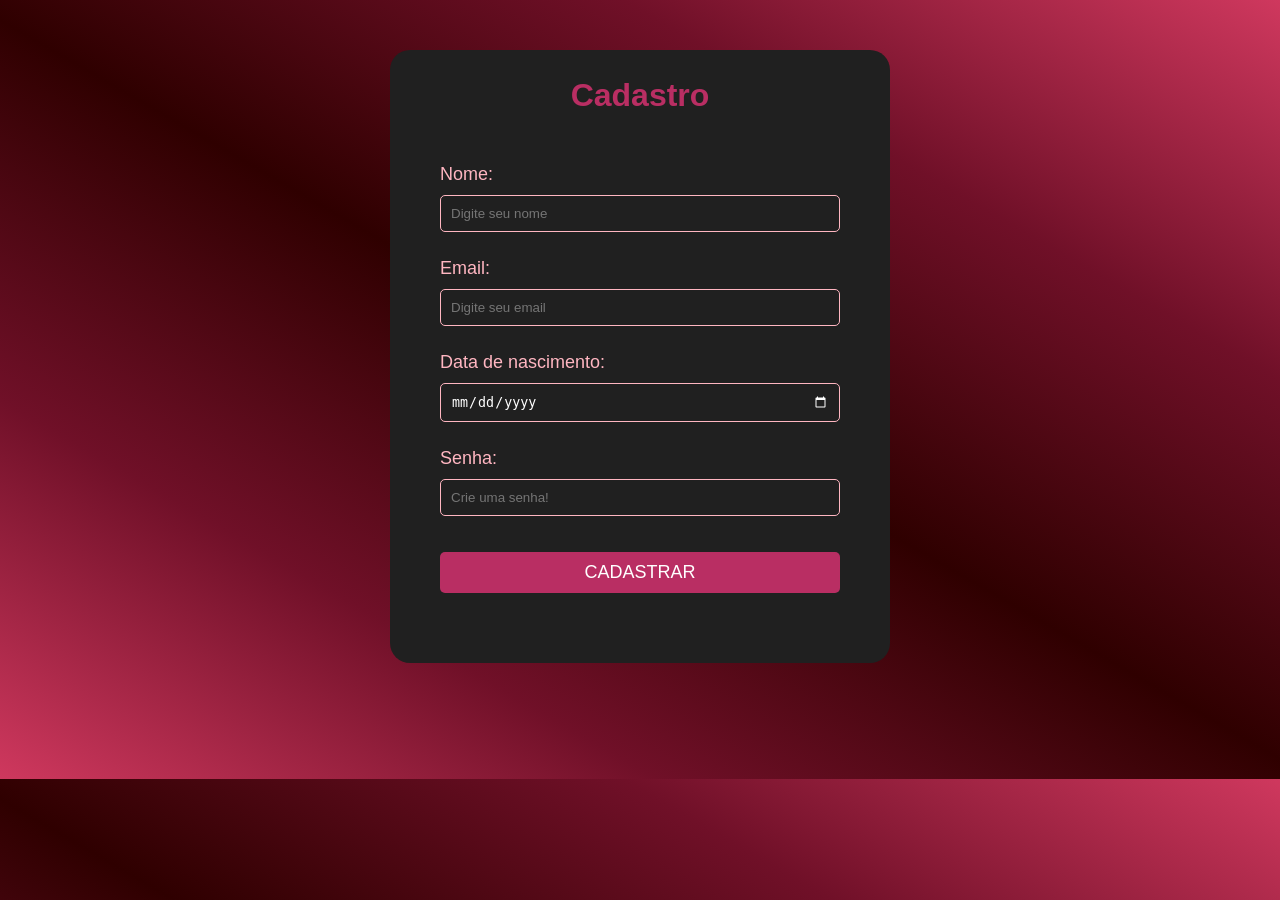
==== index.html @ 60912b45 "Add files via upload" ====
<!DOCTYPE html>
<html lang="ptbr">
    <head>
        <title></title>
        <meta charset="UTF-8">
        <meta name="viewport" content="width=device-width, initial-scale=1">
        <link href="style.css" rel="stylesheet">
    </head>
    <body>
        <div class="div1">
            <fieldset>
                <h1>Cadastro</h1>
                <form method="post" action="dados.php" >
                    <p><label for="Nome">Nome:</label>
                    <input type="text" id="Nome" name="Nome" placeholder="Digite seu nome" required></p>
    
                    <p><label for="Email">Email:</label>
                    <input type="text" id="Email" name="Email" placeholder="Digite seu email" required></p>
    
                    <p><label for="DtNas">Data de nascimento:</label>
                    <input type="date" id="DtNas" name="DtNas" required></p>
    
                    <p><label for="Senha">Senha:</label>
                    <input type="password" id="Senha" name="Senha" placeholder="Crie uma senha!" required></p>
    
                    <input type="submit" value="CADASTRAR" class="button">
                </form>
            </fieldset>
        </div>
        <fieldset></fieldset>
    </body>
</html>
---- style.css ----
fieldset{
    max-width: 500px;
    margin: 50px auto;
    border-radius: 20px;
    border-style: hidden;
}
form{
    width: 100%;
    max-width: 400px;
    margin: 50px auto;
}
h1{
    text-align: center;
    color: #b92e63;
}
input{
    width: 100%;
    padding: 10px;
    margin: 10px 0;
    box-sizing: border-box;
    background-color: #202020;
    border: 1px solid lightpink;
    border-radius: 5px;
    color: white;
}
label{
    font-size: large;
    color: lightpink;
}
.button{
    background-color: #b92e63;
    color: white;
    padding: 10px 20px;
    border: none;
    border-radius: 5px;
    cursor: pointer;
    font-size: large;
}
.div1{
    font-family: 'Lucida Sans', sans-serif;
    max-width: 500px;
    margin: 50px auto;
    border-radius: 20px;
    background-color: #202020;
}
body{
    background: linear-gradient(30deg, #cf385e, #701028, #2f0000, #701028, #cf385e);
}
input[type="date"]::-webkit-calendar-picker-indicator {
  cursor: pointer;
  filter: invert(1) 
}
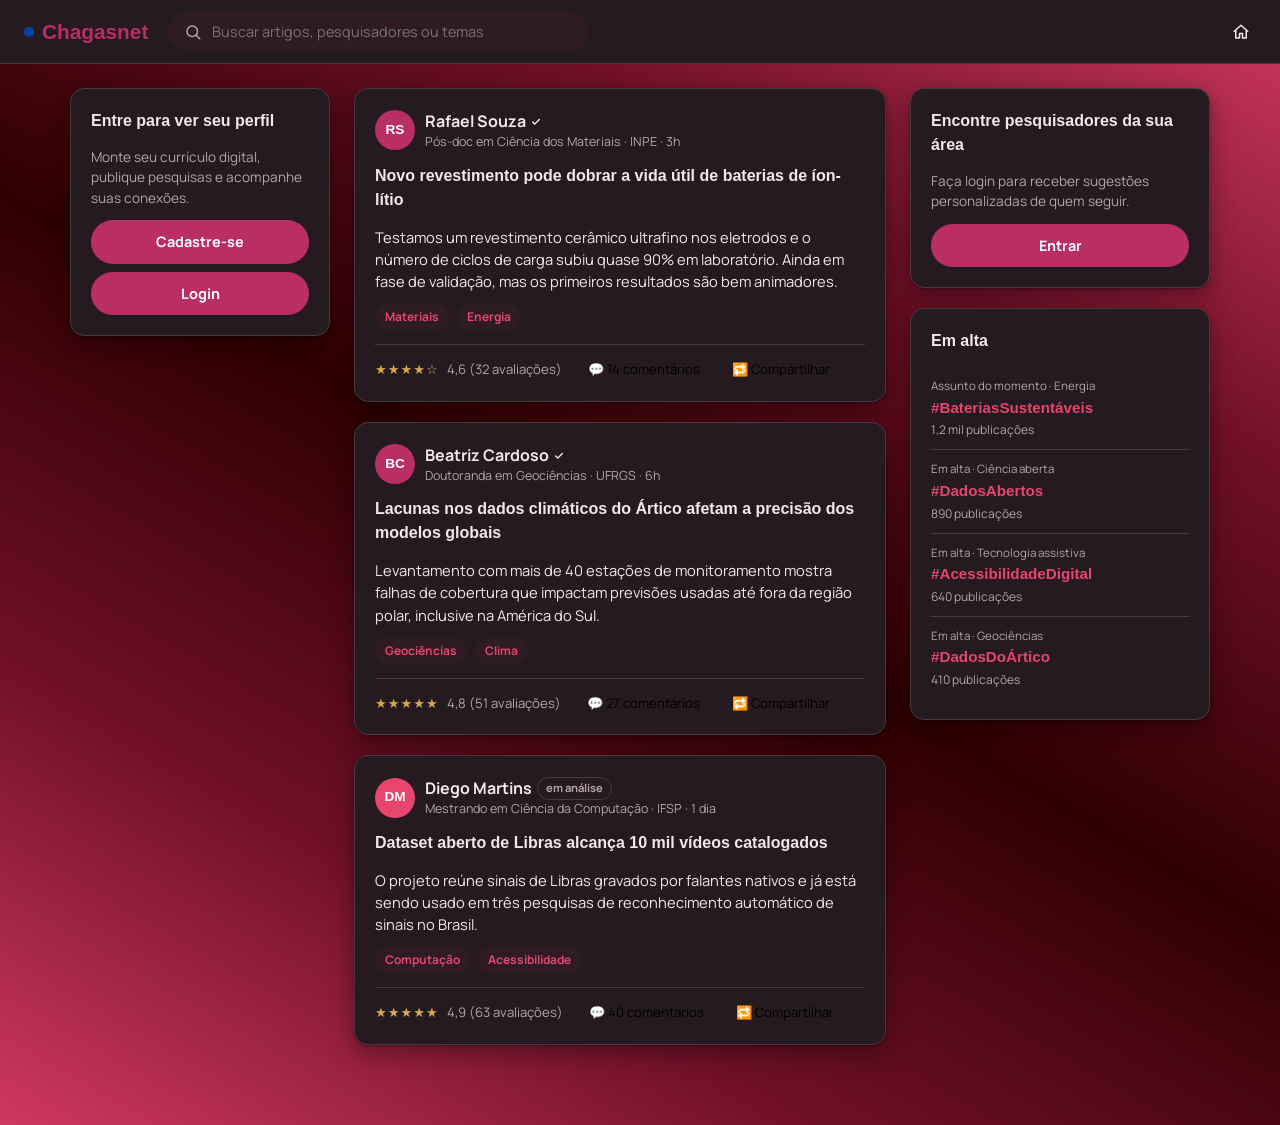
==== commit ab21c8df: "Add files via upload" ====
--- a/index.html
+++ b/index.html
@@ -1,32 +1,255 @@
-<!DOCTYPE html>
-<html lang="ptbr">
-    <head>
-        <title></title>
-        <meta charset="UTF-8">
-        <meta name="viewport" content="width=device-width, initial-scale=1">
-        <link href="style.css" rel="stylesheet">
-    </head>
-    <body>
-        <div class="div1">
-            <fieldset>
-                <h1>Cadastro</h1>
-                <form method="post" action="dados.php" >
-                    <p><label for="Nome">Nome:</label>
-                    <input type="text" id="Nome" name="Nome" placeholder="Digite seu nome" required></p>
-    
-                    <p><label for="Email">Email:</label>
-                    <input type="text" id="Email" name="Email" placeholder="Digite seu email" required></p>
-    
-                    <p><label for="DtNas">Data de nascimento:</label>
-                    <input type="date" id="DtNas" name="DtNas" required></p>
-    
-                    <p><label for="Senha">Senha:</label>
-                    <input type="password" id="Senha" name="Senha" placeholder="Crie uma senha!" required></p>
-    
-                    <input type="submit" value="CADASTRAR" class="button">
-                </form>
-            </fieldset>
-        </div>
-        <fieldset></fieldset>
-    </body>
-</html>+<!DOCTYPE html>
+<html lang="pt-BR" data-theme="light">
+<head>
+<meta charset="UTF-8" />
+<meta name="viewport" content="width=device-width, initial-scale=1.0" />
+<title>Nexo · Rede Social Acadêmica (protótipo)</title>
+
+<link href="styletcc.css" rel="stylesheet">
+</head>
+<body>
+
+  <!-- ============================================================
+       BARRA DE NAVEGAÇÃO
+       ============================================================ -->
+  <header class="navbar">
+    <div class="navbar__marca">
+      <span aria-hidden="true"></span>
+      Chagasnet
+    </div>
+
+    <form class="navbar__busca" role="search">
+      <label for="campo-busca" class="sr-only">Buscar artigos, pesquisadores ou temas</label>
+      <svg width="18" height="18" viewBox="0 0 24 24" fill="none" stroke="currentColor" stroke-width="2" stroke-linecap="round" stroke-linejoin="round" aria-hidden="true">
+        <circle cx="11" cy="11" r="7"></circle>
+        <line x1="21" y1="21" x2="16.65" y2="16.65"></line>
+      </svg>
+      <input id="campo-busca" type="search" placeholder="Buscar artigos, pesquisadores ou temas" />
+    </form>
+
+    <div class="navbar__acoes">
+      <button type="button" class="navbar__icone" aria-label="Início" title="Início">
+        <svg width="18" height="18" viewBox="0 0 24 24" fill="none" stroke="currentColor" stroke-width="2" stroke-linecap="round" stroke-linejoin="round">
+          <path d="M3 11l9-8 9 8"></path>
+          <path d="M5 10v10h5v-6h4v6h5V10"></path>
+        </svg>
+      </button>
+    </div>
+  </header>
+  <!-- ============================================================
+       LAYOUT PRINCIPAL: 3 colunas
+       ============================================================ -->
+  <div class="layout">
+    <!-- ========================================================
+         COLUNA ESQUERDA
+         ======================================================== -->
+    <aside class="coluna coluna--esquerda">
+        <div id="container" class="cartao cartao-login">
+          <h3>Entre para ver seu perfil</h3>
+          <p>Monte seu currículo digital, publique pesquisas e acompanhe suas conexões.</p>
+          <button id="botao-criar-conta" class="btn btn--vinho btn--full" onclick="substituirPorIframe('cadastro.html')">Cadastre-se</button>
+          <button id="botao-login" class="btn btn--vinho btn--full" onclick="substituirPorIframe('Login.html')">Login</button>
+      </div>
+
+      <script>
+        function substituirPorIframe(url) {
+        const container = document.getElementById("container");
+
+        // Limpa o conteúdo da div
+        container.innerHTML = "";
+
+        // Cria o iframe
+        const iframe = document.createElement("iframe");
+        iframe.src = url;
+        iframe.loading = "lazy";
+        iframe.title = "Formulário";
+        iframe.className = "formulario-iframe";
+
+        // Adiciona o iframe na div
+        container.appendChild(iframe);
+      }
+      </script>
+
+    </aside>
+    <!-- ========================================================
+         COLUNA CENTRAL: timeline
+         ======================================================== -->
+    <main class="coluna coluna--central">
+      <h1 class="sr-only">Linha do tempo</h1>
+
+      <!-- Publicação 1 -->
+      <article class="cartao post">
+        <header class="post__cabecalho">
+          <div class="avatar avatar--pequeno" aria-hidden="true">RS</div>
+          <div>
+            <strong>
+              Rafael Souza
+              <span class="selo-verificado" title="Pesquisador verificado pela comunidade">
+                <svg width="10" height="10" viewBox="0 0 24 24" fill="none" stroke="white" stroke-width="3" stroke-linecap="round" stroke-linejoin="round"><polyline points="4 12 9 17 20 6"></polyline></svg>
+              </span>
+            </strong>
+            <span>Pós-doc em Ciência dos Materiais · INPE · 3h</span>
+          </div>
+        </header>
+
+        <h3 class="post__titulo">Novo revestimento pode dobrar a vida útil de baterias de íon-lítio</h3>
+        <p class="post__resumo">Testamos um revestimento cerâmico ultrafino nos eletrodos e o número de ciclos de carga subiu quase 90% em laboratório. Ainda em fase de validação, mas os primeiros resultados são bem animadores.</p>
+
+        <div class="post__tags">
+          <span class="tag">Materiais</span>
+          <span class="tag">Energia</span>
+        </div>
+
+        <footer class="post__rodape">
+          <span class="avaliacao">★★★★☆ <span>4,6 (32 avaliações)</span></span>
+          <button type="button">💬 14 comentários</button>
+          <button type="button">🔁 Compartilhar</button>
+        </footer>
+      </article>
+
+      <!-- Publicação 2 -->
+      <article class="cartao post">
+        <header class="post__cabecalho">
+          <div class="avatar avatar--pequeno avatar--dourado" aria-hidden="true">BC</div>
+          <div>
+            <strong>
+              Beatriz Cardoso
+              <span class="selo-verificado" title="Pesquisadora verificada pela comunidade">
+                <svg width="10" height="10" viewBox="0 0 24 24" fill="none" stroke="white" stroke-width="3" stroke-linecap="round" stroke-linejoin="round"><polyline points="4 12 9 17 20 6"></polyline></svg>
+              </span>
+            </strong>
+            <span>Doutoranda em Geociências · UFRGS · 6h</span>
+          </div>
+        </header>
+
+        <h3 class="post__titulo">Lacunas nos dados climáticos do Ártico afetam a precisão dos modelos globais</h3>
+        <p class="post__resumo">Levantamento com mais de 40 estações de monitoramento mostra falhas de cobertura que impactam previsões usadas até fora da região polar, inclusive na América do Sul.</p>
+
+        <div class="post__tags">
+          <span class="tag">Geociências</span>
+          <span class="tag">Clima</span>
+        </div>
+
+        <footer class="post__rodape">
+          <span class="avaliacao">★★★★★ <span>4,8 (51 avaliações)</span></span>
+          <button type="button">💬 27 comentários</button>
+          <button type="button">🔁 Compartilhar</button>
+        </footer>
+      </article>
+
+      <!-- Publicação 3 -->
+      <article class="cartao post">
+        <header class="post__cabecalho">
+          <div class="avatar avatar--pequeno avatar--destaque" aria-hidden="true">DM</div>
+          <div>
+            <strong>
+              Diego Martins
+              <span class="tag-analise">em análise</span>
+            </strong>
+            <span>Mestrando em Ciência da Computação · IFSP · 1 dia</span>
+          </div>
+        </header>
+
+        <h3 class="post__titulo">Dataset aberto de Libras alcança 10 mil vídeos catalogados</h3>
+        <p class="post__resumo">O projeto reúne sinais de Libras gravados por falantes nativos e já está sendo usado em três pesquisas de reconhecimento automático de sinais no Brasil.</p>
+
+        <div class="post__tags">
+          <span class="tag">Computação</span>
+          <span class="tag">Acessibilidade</span>
+        </div>
+
+        <footer class="post__rodape">
+          <span class="avaliacao">★★★★★ <span>4,9 (63 avaliações)</span></span>
+          <button type="button">💬 40 comentários</button>
+          <button type="button">🔁 Compartilhar</button>
+        </footer>
+      </article>
+
+    </main>
+
+    <!-- ========================================================
+         COLUNA DIREITA
+         ======================================================== -->
+    <aside class="coluna coluna--direita">
+
+      <!-- Sugestões pra seguir: só aparece pra quem está logado -->
+      <div id="cartao-sugestoes" class="cartao" hidden>
+        <h3>Sugestões para seguir</h3>
+        <ul class="lista-sugestoes">
+          <li>
+            <div class="avatar avatar--pequeno avatar--dourado" aria-hidden="true">JP</div>
+            <div>
+              <strong>Juliana Prado</strong>
+              <span>Ecologia · UFMG</span>
+            </div>
+            <button type="button" class="btn btn--contorno btn--pequeno">Seguir</button>
+          </li>
+          <li>
+            <div class="avatar avatar--pequeno avatar--destaque" aria-hidden="true">TA</div>
+            <div>
+              <strong>Thiago Almeida</strong>
+              <span>Física · UFSC</span>
+            </div>
+            <button type="button" class="btn btn--contorno btn--pequeno">Seguir</button>
+          </li>
+        </ul>
+      </div>
+
+      <!-- Cartão de login: aparece no lugar das sugestões pra quem não está logado -->
+      <div id="cartao-login-direita" class="cartao cartao-login">
+        <h3>Encontre pesquisadores da sua área</h3>
+        <p>Faça login para receber sugestões personalizadas de quem seguir.</p>
+        <button type="button" class="btn btn--vinho btn--full js-entrar-demo">Entrar</button>
+      </div>
+
+      <!-- "Em alta": sempre visível, mesmo sem login -->
+      <div class="cartao">
+        <h3>Em alta</h3>
+        <ul class="lista-trending">
+          <li>
+            <span class="trending__categoria">Assunto do momento · Energia</span>
+            <strong>#BateriasSustentáveis</strong>
+            <span class="trending__contagem">1,2 mil publicações</span>
+          </li>
+          <li>
+            <span class="trending__categoria">Em alta · Ciência aberta</span>
+            <strong>#DadosAbertos</strong>
+            <span class="trending__contagem">890 publicações</span>
+          </li>
+          <li>
+            <span class="trending__categoria">Em alta · Tecnologia assistiva</span>
+            <strong>#AcessibilidadeDigital</strong>
+            <span class="trending__contagem">640 publicações</span>
+          </li>
+          <li>
+            <span class="trending__categoria">Em alta · Geociências</span>
+            <strong>#DadosDoÁrtico</strong>
+            <span class="trending__contagem">410 publicações</span>
+          </li>
+        </ul>
+      </div>
+
+    </aside>
+
+  </div>
+
+  <script>
+    // Evita o recarregamento da página ao pressionar Enter na busca.
+    const busca = document.querySelector('.navbar__busca');
+
+    if (busca) {
+      busca.addEventListener('submit', (evento) => {
+        evento.preventDefault();
+      });
+    }
+
+    // Recebe a confirmação enviada pelo cadastro.html.
+    window.addEventListener('message', (evento) => {
+      if (evento.data === 'cadastro-concluido') {
+        console.log('Cadastro concluído.');
+      }
+    });
+  </script>
+
+</body>
+</html>
--- a/styletcc.css
+++ b/styletcc.css
@@ -0,0 +1,316 @@
+/* ============================================================
+     FONTES
+     Fraunces = títulos (serifada, com personalidade, clima de
+     revista/jornal acadêmico).
+     Manrope = texto e interface (sans-serif limpa, lê bem em
+     telas pequenas).
+     ============================================================ */
+  @import url('https://fonts.googleapis.com/css2?family=Fraunces:opsz,wght@9..144,500;9..144,600;9..144,700&family=Manrope:wght@400;500;600;700;800&display=swap');
+
+  /* ============================================================
+     1. RESET BÁSICO
+     Zera margem/padding padrão do navegador e deixa o
+     box-sizing previsível (padding e borda já contam dentro
+     da largura definida, em vez de somar por fora).
+     ============================================================ */
+  *, *::before, *::after { box-sizing: border-box; }
+  body, h1, h2, h3, p, ul, form { margin: 0; }
+  ul { padding: 0; list-style: none; }
+  button { font: inherit; cursor: pointer; background: none; border: 0; }
+  a { color: inherit; text-decoration: none; }
+
+  :root {
+    /* vinho = cor principal da marca */
+    --cor-vinho: #b92e63;
+    --cor-vinho-destaque: #e7456e;
+    --cor-vinho-tinta: #2E1B24;
+
+    /* dourado = cor de apoio, usada só no selo de verificação */
+    --cor-adm:  #0044aa;
+    --cor-dourado: #D6A84F;
+
+    /* neutros */
+    --cor-tinta: #F2E8EB;           /* texto principal */
+    --cor-tinta-suave: #B7A3AC;     /* texto secundário (datas, legendas) */
+    --cor-papel: linear-gradient(30deg, #cf385e, #701028, #2f0000, #701028, #cf385e);           /* fundo da página */
+    --cor-cartao: #251A20;          /* fundo dos cartões */
+    --cor-linha: #4b3940;           /* bordas e divisórias */
+
+    /* outros tokens reaproveitados no site inteiro */
+    --raio: 14px;
+    --raio-pequeno: 8px;
+    --sombra: 0 1px 2px rgba(0,0,0,.3), 0 8px 24px rgba(0,0,0,.35);
+    --fonte-display: 'Lucida Sans', sans-serif;
+    --fonte-corpo: 'Manrope', system-ui, -apple-system, sans-serif;
+  }
+  /* ============================================================
+     4. BASE
+     ============================================================ */
+  html { color-scheme: light dark; }
+  body {
+    background: var(--cor-papel);
+    color: var(--cor-tinta);
+    font-family: var(--fonte-corpo);
+    line-height: 1.5;
+  }
+  h1, h2, h3 { font-family: var(--fonte-display); font-weight: 600; color: var(--cor-tinta); }
+
+  /* Respeita quem pediu menos movimento na tela do sistema
+     operacional (ajuda a cumprir o requisito de acessibilidade
+     do TCC, o RNF01) */
+  @media (prefers-reduced-motion: reduce) {
+    * { transition: none !important; animation: none !important; }
+  }
+
+  /* Deixa o foco do teclado sempre visível, importante pra quem
+     navega sem mouse */
+  :focus-visible { outline: 2px solid var(--cor-vinho-destaque); outline-offset: 2px; }
+
+  .sr-only {
+    position: absolute; width: 1px; height: 1px; padding: 0; margin: -1px;
+    overflow: hidden; clip: rect(0,0,0,0); white-space: nowrap; border: 0;
+  }
+
+  /* ============================================================
+     5. BOTÕES (reaproveitados em várias partes da página)
+     ============================================================ */
+  .btn {
+    display: inline-flex; align-items: center; justify-content: center; gap: 6px;
+    padding: 10px 18px; border-radius: 999px; border: 1px solid transparent;
+    font-weight: 700; font-size: .9rem;
+    transition: transform .15s ease, background-color .15s ease, color .15s ease, border-color .15s ease;
+  }
+  .btn:active { transform: scale(.97); }
+  .btn--vinho { background: var(--cor-vinho); color: #fff; }
+  .btn--contorno { background: transparent; border-color: var(--cor-linha); color: var(--cor-tinta); }
+  .btn--pequeno { padding: 6px 14px; font-size: .8rem; }
+  .btn--full { width: 100%; margin-top: 8px; }
+
+  /* ============================================================
+     6. CARTÃO - base usada pelo perfil, login, sugestões,
+     "em alta" e cada publicação da timeline
+     ============================================================ */
+  .cartao {
+    background: var(--cor-cartao);
+    border: 1px solid var(--cor-linha);
+    border-radius: var(--raio);
+    box-shadow: var(--sombra);
+    padding: 20px;
+    margin-bottom: 20px;
+  }
+  .cartao h3 { font-size: 1rem; margin-bottom: 14px; }
+
+  /* ============================================================
+     7. AVATAR
+     Protótipo sem fotos de verdade ainda, então o "avatar" é só
+     a inicial da pessoa dentro de um círculo colorido.
+     ============================================================ */
+  .avatar {
+    border: 0; padding: 0; border-radius: 50%;
+    background: var(--cor-vinho); color: #fff;
+    display: flex; align-items: center; justify-content: center;
+    font-family: var(--fonte-display); font-weight: 700; flex-shrink: 0;
+  }
+  .avatar--pequeno { width: 40px; height: 40px; font-size: .85rem; }
+  .avatar--grande {
+    width: 72px; height: 72px; font-size: 1.4rem;
+    margin: -36px auto 10px; border: 4px solid var(--cor-cartao);
+  }
+  .avatar--destaque { background: var(--cor-vinho-destaque); }
+
+  /* ============================================================
+     8. SELO DE VERIFICAÇÃO E TAG "EM ANÁLISE"
+     O selo (vinho + dourado) é o elemento de assinatura visual
+     do protótipo: é a versão em interface do objetivo específico
+     "avaliação de veracidade de projetos" que está no TCC de
+     vocês. Pesquisadores/artigos já avaliados pela comunidade
+     ganham o selo; os que ainda não foram avaliados mostram a
+     tag "em análise" no lugar.
+     ============================================================ */
+  .tag-analise {
+    font-size: .7rem; color: var(--cor-tinta-suave);
+    border: 1px solid var(--cor-linha); padding: 2px 8px; border-radius: 999px;
+  }
+
+  /* ============================================================
+     9. BARRA DE NAVEGAÇÃO
+     ============================================================ */
+  .navbar {
+    position: sticky; top: 0; z-index: 50;
+    display: flex; align-items: center; gap: 20px;
+    padding: 12px 24px;
+    background: var(--cor-cartao);
+    border-bottom: 1px solid var(--cor-linha);
+  }
+  .navbar__marca {
+    display: flex; align-items: center; gap: 8px;
+    font-family: var(--fonte-display); font-weight: 700; font-size: 1.3rem;
+    color: var(--cor-vinho); white-space: nowrap;
+  }
+  .navbar__marca span {
+    width: 10px; height: 10px; border-radius: 50%; background: var(--cor-adm);
+  }
+  .navbar__busca {
+    flex: 1 1 auto; min-width: 0; max-width: 420px;
+    display: flex; align-items: center; gap: 8px;
+    background: var(--cor-vinho-tinta); border-radius: 999px; padding: 9px 16px;
+  }
+  .navbar__busca svg { color: var(--cor-tinta-suave); flex-shrink: 0; }
+  .navbar__busca input {
+    border: 0; background: transparent; outline: none; width: 100%;
+    font-family: var(--fonte-corpo); font-size: .9rem; color: var(--cor-tinta);
+  }
+  .navbar__acoes { display: flex; align-items: center; gap: 12px; margin-left: auto; }
+  .navbar__icone {
+    color: var(--cor-tinta); padding: 6px; border-radius: 50%; display: flex;
+  }
+
+  /* ============================================================
+     11. LAYOUT PRINCIPAL - as 3 colunas depois da navbar
+     ============================================================ */
+  .layout {
+    max-width: 1180px; margin: 0 auto; padding: 24px 20px 60px;
+    display: grid; grid-template-columns: 260px minmax(0, 1fr) 300px;
+    gap: 24px; align-items: start;
+  }
+
+  /* ============================================================
+     12. COLUNA ESQUERDA - cartão de perfil
+     ============================================================ */
+  .cartao-perfil { text-align: center; overflow: hidden; }
+  .cartao-perfil__capa {
+    height: 60px; margin: -20px -20px 0;
+    background: linear-gradient(120deg, var(--cor-vinho), var(--cor-vinho-destaque));
+  }
+  .cartao-perfil__curso { color: var(--cor-tinta-suave); font-size: .85rem; margin-top: 4px; }
+  .cartao-perfil__stats {
+    display: flex; justify-content: center; gap: 18px; margin: 16px 0; padding: 14px 0;
+    border-top: 1px solid var(--cor-linha); border-bottom: 1px solid var(--cor-linha);
+    font-size: .8rem; color: var(--cor-tinta-suave);
+  }
+  .cartao-perfil__stats strong { display: block; color: var(--cor-tinta); font-size: 1rem; }
+  .cartao-perfil__links { display: flex; flex-direction: column; gap: 2px; text-align: left; margin-top: 14px; }
+  .cartao-perfil__links a { padding: 8px 6px; border-radius: var(--raio-pequeno); font-size: .88rem; font-weight: 600; display: block; }
+
+  /* ============================================================
+     13. CARTÃO DE LOGIN
+     Aparece no lugar do perfil (coluna esquerda) e no lugar das
+     sugestões (coluna direita) pra quem não está logado.
+     ============================================================ */
+  .cartao-login p { font-size: .85rem; color: var(--cor-tinta-suave); margin-bottom: 4px; }
+
+  .formulario-iframe {
+    display: block; width: 100%; height: 430px;
+    border: 0; background: transparent;
+  }
+
+  /* Campos do formulário de cadastro (usado dentro de cadastro.html,
+     que é carregado via iframe no cartão "Criar conta") */
+  .campo { text-align: left; margin-bottom: 12px; }
+  .campo label {
+    display: block; font-size: .78rem; font-weight: 600;
+    color: var(--cor-tinta-suave); margin-bottom: 4px;
+  }
+  .campo input {
+    width: 100%; padding: 9px 12px; border-radius: var(--raio-pequeno);
+    border: 1px solid var(--cor-linha); background: var(--cor-vinho-tinta);
+    color: var(--cor-tinta); font-family: var(--fonte-corpo); font-size: .88rem;
+  }
+  .campo input:focus { border-color: var(--cor-vinho-destaque); outline: none; }
+
+  /* Cartão que contém o iframe do cadastro.html */
+  .cartao-cadastro-iframe { padding-bottom: 16px; }
+  .cartao-cadastro-iframe #iframe-cadastro {
+    display: block; width: 100%; height: 430px;
+    border: 0; background: transparent;
+  }
+  .cartao-cadastro-iframe #iframe-login{
+    display: block; width: 100%; height: 220px;
+    border: 0; background: transparent;
+  }
+
+  /* ============================================================
+     14. COLUNA CENTRAL - timeline
+     ============================================================ */
+  .post__cabecalho { display: flex; align-items: center; gap: 10px; margin-bottom: 12px; }
+  .post__cabecalho strong { display: inline-flex; align-items: center; gap: 5px; }
+  .post__cabecalho > div > span { display: block; font-size: .78rem; color: var(--cor-tinta-suave); }
+  .post__titulo { font-size: 1.15rem; margin-bottom: 8px; }
+  .post__resumo { font-size: .92rem; margin-bottom: 12px; }
+  .post__tags { display: flex; gap: 8px; margin-bottom: 14px; }
+  .tag {
+    background: var(--cor-vinho-tinta); color: var(--cor-vinho-destaque);
+    font-size: .75rem; font-weight: 700; padding: 4px 10px; border-radius: 999px;
+  }
+  .post__rodape {
+    display: flex; align-items: center; gap: 20px; padding-top: 14px;
+    border-top: 1px solid var(--cor-linha); font-size: .82rem; color: var(--cor-tinta-suave);
+  }
+  .post__rodape button { display: flex; align-items: center; gap: 5px; }
+  .avaliacao { color: var(--cor-dourado); letter-spacing: 1px; }
+  .avaliacao span { color: var(--cor-tinta-suave); letter-spacing: normal; margin-left: 4px; }
+
+  /* ============================================================
+     15. COLUNA DIREITA - sugestões e "em alta"
+     ============================================================ */
+  .lista-sugestoes li { display: flex; align-items: center; gap: 10px; padding: 10px 0; }
+  .lista-sugestoes li + li { border-top: 1px solid var(--cor-linha); }
+  .lista-sugestoes li > div:nth-child(2) { flex: 1; min-width: 0; }
+  .lista-sugestoes strong { display: block; font-size: .88rem; }
+  .lista-sugestoes span { font-size: .78rem; color: var(--cor-tinta-suave); }
+
+  .lista-trending li { display: flex; flex-direction: column; align-items: flex-start; gap: 2px; padding: 10px 0; }
+  .lista-trending li + li { border-top: 1px solid var(--cor-linha); }
+  .trending__categoria { font-size: .72rem; color: var(--cor-tinta-suave); }
+  .lista-trending strong { font-family: var(--fonte-display); color: var(--cor-vinho-destaque); font-size: .95rem; }
+  .trending__contagem { font-size: .75rem; color: var(--cor-tinta-suave); }
+
+  /* ============================================================
+     16. ESTADO LOGADO / DESLOGADO
+     Não precisa de CSS aqui: os elementos que dependem de login
+     usam o atributo nativo "hidden" (controlado pelo JS lá
+     embaixo), que o próprio navegador já trata como
+     display:none. Isso evita ficar duplicando classe de exibição
+     pra cada tipo de elemento (cartão, botão, avatar...).
+     ============================================================ */
+
+  /* ============================================================
+     17. RESPONSIVIDADE (RNF03 do TCC de vocês)
+     Empilha as 3 colunas numa só e reordena com a timeline
+     primeiro, já que é o conteúdo principal pra quem acessa
+     pelo celular.
+     ============================================================ */
+  @media (max-width: 960px) {
+    .layout { grid-template-columns: 1fr; }
+    .coluna--central { order: 1; }
+    .coluna--esquerda { order: 2; }
+    .coluna--direita { order: 3; }
+  }
+  @media (max-width: 640px) {
+    .navbar { gap: 12px; padding: 10px 14px; }
+    .navbar__marca { font-size: 1.1rem; }
+    .layout { padding: 16px 14px 40px; }
+  }
+
+
+/* ============================================================
+   IFRAME DE CADASTRO NA COLUNA ESQUERDA
+   ============================================================ */
+.coluna--esquerda #iframe-cadastro {
+  display: block;
+  width: 100%;
+  height: 430px;
+  border: 1px solid var(--cor-linha);
+  border-radius: var(--raio);
+  background: var(--cor-cartao);
+  box-shadow: var(--sombra);
+}
+.coluna--esquerda #iframe-login {
+  display: block;
+  width: 100%;
+  height: 290px;
+  border: 1px solid var(--cor-linha);
+  border-radius: var(--raio);
+  background: var(--cor-cartao);
+  box-shadow: var(--sombra);
+}
